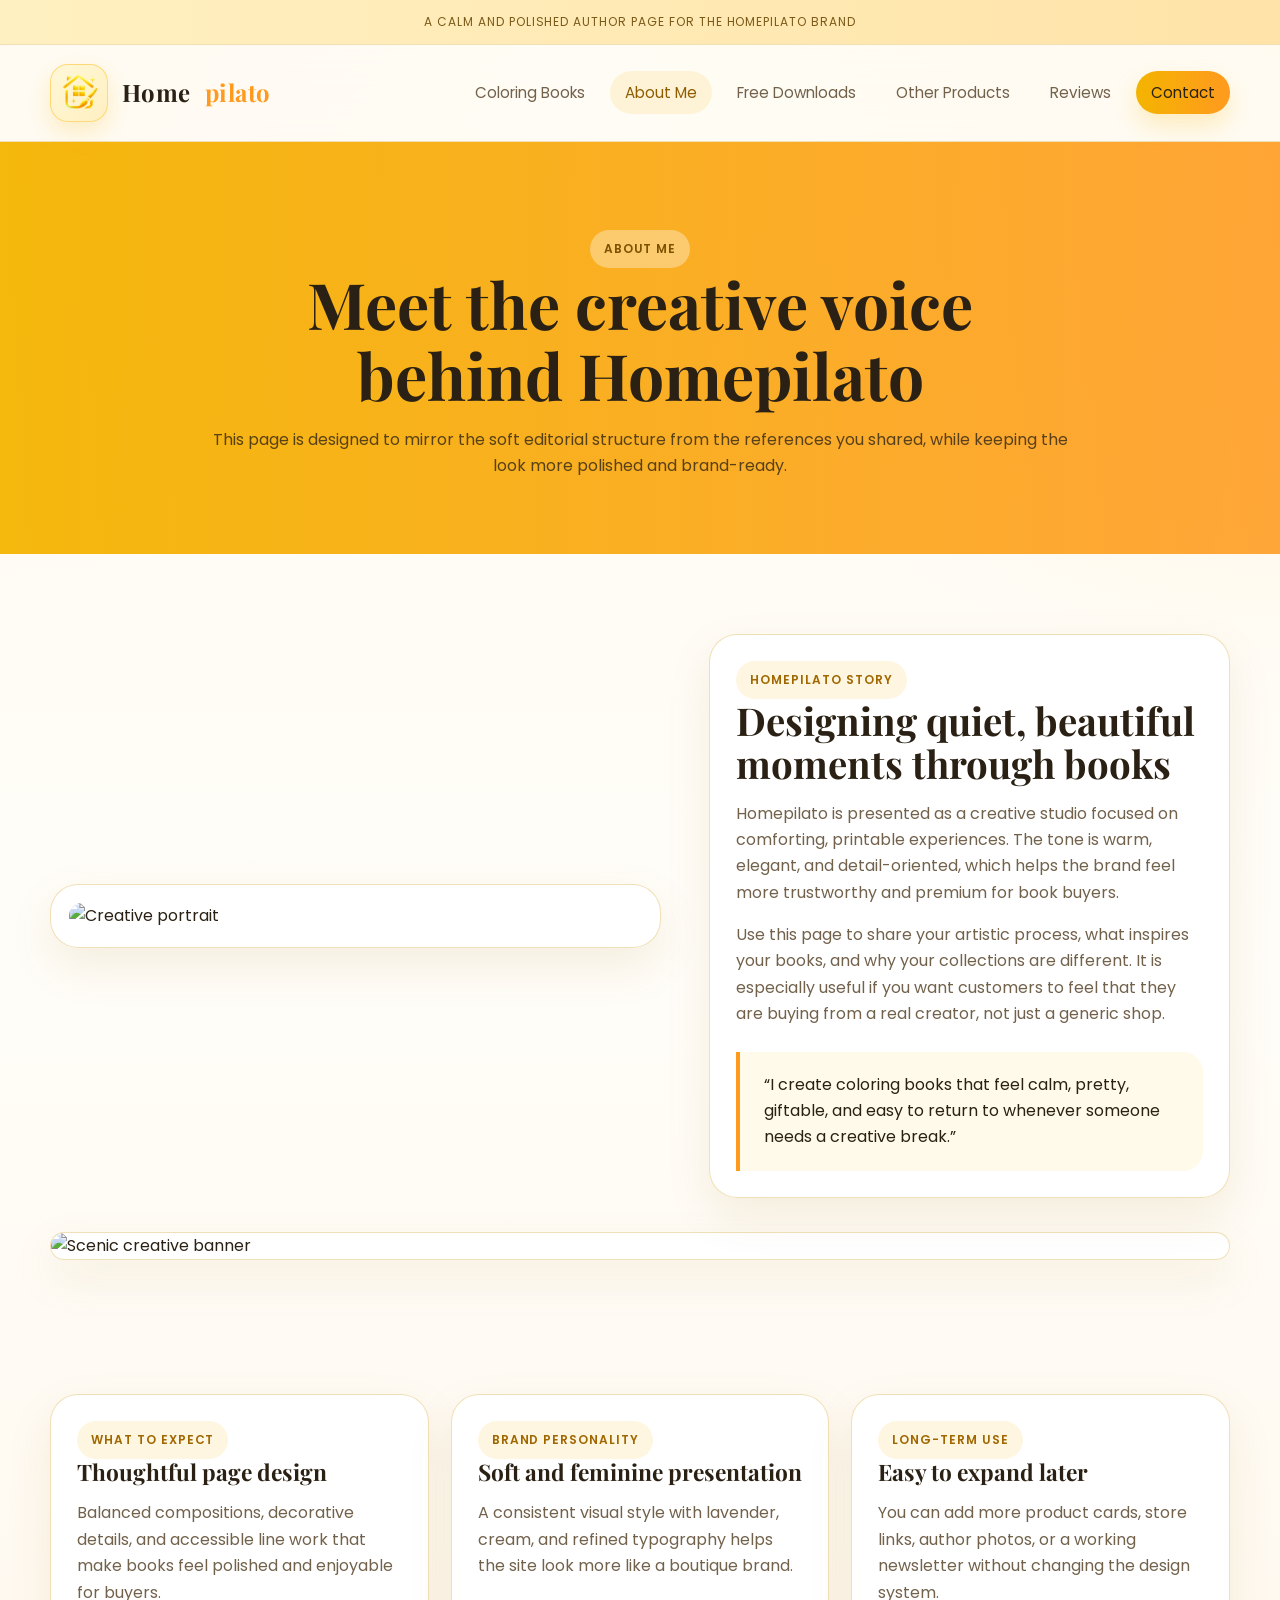
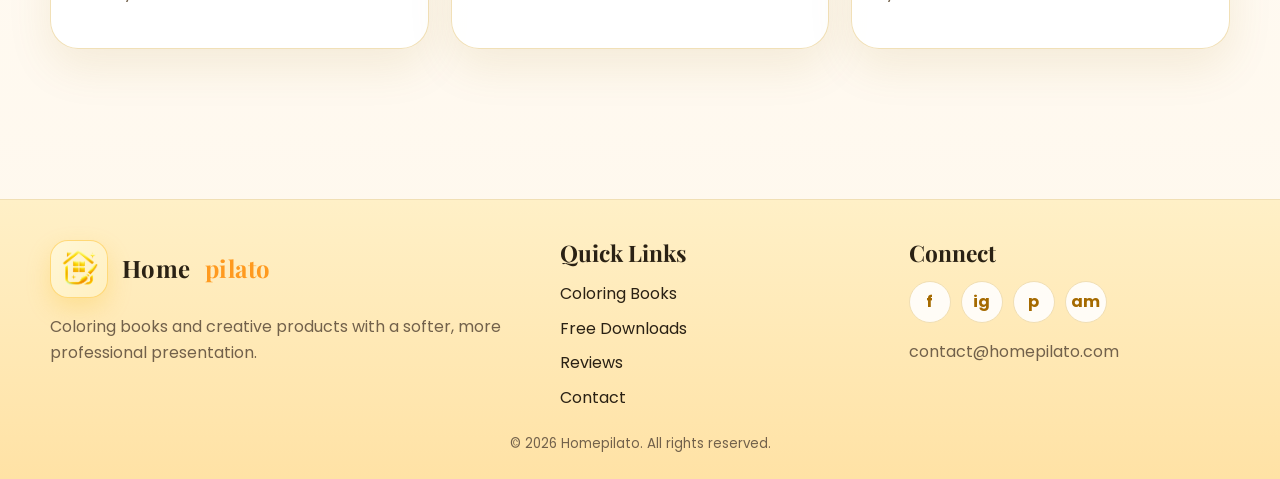
==== scrouce-web/about.html @ b9b75bc0 "Add files via upload" ====
<!DOCTYPE html>
<html lang="en">
<head>
  <meta charset="UTF-8">
  <meta name="viewport" content="width=device-width, initial-scale=1.0">
  <title>Homepilato | About Me</title>
  <link rel="preconnect" href="https://fonts.googleapis.com">
  <link rel="preconnect" href="https://fonts.gstatic.com" crossorigin>
  <link href="https://fonts.googleapis.com/css2?family=Playfair+Display:wght@600;700&family=Poppins:wght@300;400;500;600;700&display=swap" rel="stylesheet">
  <link rel="stylesheet" href="style.css">
</head>
<body>
  <div class="topbar">A calm and polished author page for the Homepilato brand</div>
  <nav class="navbar"><div class="container nav-inner"><a href="index.html" class="logo"><div class="logo-badge">Logo</div>Home<span>pilato</span></a><ul class="nav-links"><li><a href="index.html">Coloring Books</a></li><li><a href="about.html" class="active">About Me</a></li><li><a href="downloads.html">Free Downloads</a></li><li><a href="products.html">Other Products</a></li><li><a href="reviews.html">Reviews</a></li><li><a href="contact.html" class="btn-nav">Contact</a></li></ul></div></nav>

  <section class="page-hero">
    <div class="container page-title">
      <div class="eyebrow">About Me</div>
      <h1>Meet the creative voice behind Homepilato</h1>
      <p>This page is designed to mirror the soft editorial structure from the references you shared, while keeping the look more polished and brand-ready.</p>
    </div>
  </section>

  <section class="section">
    <div class="container two-col">
      <div class="hero-card"><img src="https://images.unsplash.com/photo-1494790108377-be9c29b29330?auto=format&fit=crop&w=1200&q=80" alt="Creative portrait"></div>
      <div class="panel page-intro">
        <div class="eyebrow">Homepilato Story</div>
        <h2>Designing quiet, beautiful moments through books</h2>
        <p>Homepilato is presented as a creative studio focused on comforting, printable experiences. The tone is warm, elegant, and detail-oriented, which helps the brand feel more trustworthy and premium for book buyers.</p>
        <p>Use this page to share your artistic process, what inspires your books, and why your collections are different. It is especially useful if you want customers to feel that they are buying from a real creator, not just a generic shop.</p>
        <div class="quote">“I create coloring books that feel calm, pretty, giftable, and easy to return to whenever someone needs a creative break.”</div>
      </div>
    </div>

    <div class="container" style="margin-top:32px;">
      <div class="feature-banner hero-card"><img src="https://images.unsplash.com/photo-1506744038136-46273834b3fb?auto=format&fit=crop&w=1600&q=80" alt="Scenic creative banner"></div>
    </div>
  </section>

  <section class="section">
    <div class="container grid-3">
      <div class="feature-card">
        <div class="eyebrow">What to expect</div>
        <h3>Thoughtful page design</h3>
        <p>Balanced compositions, decorative details, and accessible line work that make books feel polished and enjoyable for buyers.</p>
      </div>
      <div class="feature-card">
        <div class="eyebrow">Brand Personality</div>
        <h3>Soft and feminine presentation</h3>
        <p>A consistent visual style with lavender, cream, and refined typography helps the site look more like a boutique brand.</p>
      </div>
      <div class="feature-card">
        <div class="eyebrow">Long-term use</div>
        <h3>Easy to expand later</h3>
        <p>You can add more product cards, store links, author photos, or a working newsletter without changing the design system.</p>
      </div>
    </div>
  </section>

  <footer class="footer"><div class="container footer-grid"><div><a href="index.html" class="logo"><div class="logo-badge">Logo</div>Home<span>pilato</span></a><p>Coloring books and creative products with a softer, more professional presentation.</p></div><div><h3>Quick Links</h3><div class="footer-links"><a href="index.html">Coloring Books</a><a href="downloads.html">Free Downloads</a><a href="reviews.html">Reviews</a><a href="contact.html">Contact</a></div></div><div><h3>Connect</h3><div class="socials"><a href="#">f</a><a href="#">ig</a><a href="#">p</a><a href="#">am</a></div><p>contact@homepilato.com</p></div></div><div class="container"><small>© 2026 Homepilato. All rights reserved.</small></div></footer>
</body>
</html>
---- scrouce-web/style.css ----
:root {
  --bg: #fffaf0;
  --bg-2: #fff3d6;
  --surface: rgba(255,255,255,0.94);
  --surface-soft: #fff0bf;
  --primary: #f4b400;
  --primary-2: #ff9a1f;
  --primary-3: #ffd766;
  --accent: #ffcf48;
  --text: #2a2114;
  --muted: #72614b;
  --border: #f1dfb4;
  --shadow: 0 18px 45px rgba(152, 103, 11, 0.10);
  --shadow-strong: 0 20px 50px rgba(152, 103, 11, 0.16);
  --radius-lg: 28px;
  --radius-md: 20px;
  --radius-sm: 14px;
  --container: 1180px;
}

* { box-sizing: border-box; }
html { scroll-behavior: smooth; }
body {
  margin: 0;
  font-family: 'Poppins', sans-serif;
  color: var(--text);
  background:
    radial-gradient(circle at top right, rgba(255, 204, 69, .16), transparent 28%),
    radial-gradient(circle at top left, rgba(255, 154, 31, .08), transparent 24%),
    linear-gradient(180deg, #fffaf1 0%, #fffdf8 46%, #fff7eb 100%);
  line-height: 1.65;
}
img { max-width: 100%; display: block; }
a { color: inherit; text-decoration: none; }

.container {
  width: min(calc(100% - 32px), var(--container));
  margin: 0 auto;
}

.topbar {
  background: linear-gradient(90deg, #fff0c1, #ffe3a8);
  color: #7c5b1a;
  font-size: 12px;
  text-align: center;
  padding: 12px 14px;
  letter-spacing: .08em;
  text-transform: uppercase;
  border-bottom: 1px solid rgba(241,223,180,.9);
}

.navbar {
  position: sticky;
  top: 0;
  z-index: 20;
  backdrop-filter: blur(16px);
  background: rgba(255, 252, 245, 0.88);
  border-bottom: 1px solid rgba(241,223,180,.92);
}

.nav-inner {
  min-height: 96px;
  display: flex;
  align-items: center;
  justify-content: space-between;
  gap: 24px;
}

.logo {
  display: flex;
  align-items: center;
  gap: 14px;
  font-family: 'Playfair Display', serif;
  font-size: 1.5rem;
  font-weight: 700;
  letter-spacing: .02em;
}
.logo-badge {
  width: 58px;
  height: 58px;
  border-radius: 18px;
  background: url('logo.png') center/contain no-repeat, linear-gradient(135deg, #fff7d7, #fff0c1);
  border: 1px solid rgba(255, 203, 76, .65);
  box-shadow: 0 10px 24px rgba(244, 180, 0, .22);
  color: transparent;
  font-size: 0;
  flex: 0 0 auto;
}
.logo span {
  color: var(--primary-2);
}

.nav-links {
  list-style: none;
  display: flex;
  align-items: center;
  gap: 10px;
  padding: 0;
  margin: 0;
  flex-wrap: wrap;
  justify-content: flex-end;
}
.nav-links a {
  padding: 11px 15px;
  font-size: 0.95rem;
  border-radius: 999px;
  color: var(--muted);
  transition: transform .22s ease, background-color .22s ease, color .22s ease, box-shadow .22s ease;
}
.nav-links a:hover,
.nav-links a.active {
  background: rgba(244,180,0,.12);
  color: #8f5d00;
  transform: translateY(-1px);
}
.nav-links .btn-nav {
  background: linear-gradient(90deg, var(--primary), var(--primary-2));
  color: #2a2114;
  box-shadow: 0 12px 24px rgba(244,180,0,.22);
}
.nav-links .btn-nav:hover,
.nav-links .btn-nav.active {
  background: linear-gradient(90deg, #ffce2f, #ffab36);
  color: #24180d;
}

.hero,
.page-hero {
  padding: 88px 0 58px;
}

.hero-grid,
.two-col {
  display: grid;
  grid-template-columns: 1.08fr .92fr;
  gap: 48px;
  align-items: center;
}

.eyebrow {
  display: inline-flex;
  align-items: center;
  gap: 10px;
  padding: 9px 14px;
  border-radius: 999px;
  background: rgba(244,180,0,.12);
  color: #a06700;
  font-size: 12px;
  text-transform: uppercase;
  letter-spacing: .08em;
  font-weight: 600;
}

h1, h2, h3, h4 {
  font-family: 'Playfair Display', serif;
  line-height: 1.12;
  margin: 0 0 16px;
}
h1 { font-size: clamp(2.5rem, 5vw, 4.7rem); }
h2 { font-size: clamp(1.9rem, 3vw, 2.8rem); }
h3 { font-size: 1.42rem; }

.lead {
  font-size: 1.08rem;
  color: var(--muted);
  max-width: 650px;
}

.hero-actions,
.inline-actions {
  display: flex;
  gap: 14px;
  flex-wrap: wrap;
  margin-top: 30px;
}

.btn,
.btn-primary,
.btn-secondary {
  display: inline-flex;
  align-items: center;
  justify-content: center;
  gap: 8px;
  padding: 14px 22px;
  border-radius: 999px;
  font-weight: 600;
  transition: transform .22s ease, box-shadow .22s ease, border-color .22s ease, background .22s ease;
  border: 1px solid transparent;
}
.btn-primary {
  color: #2a2114;
  background: linear-gradient(90deg, var(--primary), var(--primary-2));
  box-shadow: 0 16px 30px rgba(244,180,0,.24);
}
.btn-secondary,
.btn {
  border-color: var(--border);
  background: rgba(255,255,255,.85);
  color: var(--text);
}
.btn-primary:hover,
.btn-secondary:hover,
.btn:hover {
  transform: translateY(-3px);
  box-shadow: var(--shadow);
}


.btn.disabled {
  opacity: .6;
  pointer-events: none;
  cursor: not-allowed;
  background: #f7f2e2;
  border-color: #eadfbe;
  color: #8f8571;
  box-shadow: none;
}

.hero-card,
.feature-card,
.form-card,
.panel,
.review-card,
.product-row,
.contact-card,
.book-card {
  background: var(--surface);
  border: 1px solid rgba(241,223,180,.95);
  box-shadow: var(--shadow);
  border-radius: var(--radius-lg);
  transition: transform .24s ease, box-shadow .24s ease, border-color .24s ease;
}
.hero-card:hover,
.feature-card:hover,
.form-card:hover,
.panel:hover,
.review-card:hover,
.product-row:hover,
.contact-card:hover,
.book-card:hover {
  transform: translateY(-6px);
  box-shadow: var(--shadow-strong);
  border-color: rgba(244,180,0,.45);
}

.hero-card {
  padding: 18px;
}
.hero-card img,
.rounded-img {
  width: 100%;
  border-radius: calc(var(--radius-lg) - 8px);
  object-fit: cover;
}

.metrics {
  display: grid;
  grid-template-columns: repeat(3, minmax(0, 1fr));
  gap: 18px;
  margin-top: 32px;
}
.metric {
  padding: 20px;
  border-radius: var(--radius-md);
  background: rgba(255,255,255,.80);
  border: 1px solid var(--border);
  box-shadow: 0 12px 30px rgba(152,103,11,.06);
}
.metric strong {
  display: block;
  font-size: 1.6rem;
  color: #c07b00;
}
.metric span { color: var(--muted); font-size: .95rem; }

.section {
  padding: 42px 0 92px;
}
.section-head {
  text-align: center;
  max-width: 780px;
  margin: 0 auto 40px;
}
.section-head p { color: var(--muted); margin: 0; }


.section-tight {
  padding-top: 18px;
}

.section-head.align-left {
  text-align: left;
  margin: 0 0 24px;
  max-width: none;
}

.mini-covers {
  display: grid;
  grid-template-columns: repeat(6, minmax(0, 1fr));
  gap: 16px;
}

.mini-cover-card {
  background: rgba(255,255,255,.86);
  border: 1px solid var(--border);
  border-radius: var(--radius-sm);
  padding: 10px;
  box-shadow: 0 8px 20px rgba(152,103,11,.08);
}

.mini-cover-card img {
  width: 100%;
  aspect-ratio: 4 / 5;
  object-fit: cover;
  border-radius: 10px;
}

.mini-cover-card h3 {
  font-family: 'Poppins', sans-serif;
  font-size: .86rem;
  margin: 10px 0 2px;
  line-height: 1.35;
}

.book-grid,
.grid-3,
.review-grid,
.contact-grid {
  display: grid;
  gap: 22px;
}
.book-grid { grid-template-columns: repeat(3, minmax(0, 1fr)); }
.grid-3 { grid-template-columns: repeat(3, minmax(0, 1fr)); }
.review-grid { grid-template-columns: repeat(3, minmax(0, 1fr)); }
.contact-grid { grid-template-columns: 1fr 1.1fr; align-items: start; }

.book-card {
  overflow: hidden;
}
.book-cover {
  aspect-ratio: 4 / 5;
  object-fit: cover;
}
.book-content,
.panel,
.review-card,
.contact-card,
.form-card,
.feature-card,
.product-row {
  padding: 26px;
}
.book-content p,
.panel p,
.review-card p,
.contact-card p,
.feature-card p,
.product-copy p,
.muted,
.page-intro p,
.list li,
.footer p {
  color: var(--muted);
}
.price-row {
  display: flex;
  justify-content: flex-end;
  align-items: center;
  gap: 12px;
  margin-top: 20px;
}
.price { display: none; }
.tag {
  display: inline-block;
  padding: 7px 12px;
  border-radius: 999px;
  background: linear-gradient(90deg, #fff5cf, #ffeab0);
  color: #996100;
  font-size: .82rem;
  font-weight: 600;
  margin-bottom: 12px;
  border: 1px solid rgba(244,180,0,.2);
}

.feature-banner {
  margin-top: 34px;
  padding: 0;
  overflow: hidden;
}
.feature-banner img {
  width: 100%;
  max-height: 330px;
  object-fit: cover;
}

.product-list {
  display: grid;
  gap: 24px;
}
.product-row {
  display: grid;
  grid-template-columns: 300px 1fr;
  gap: 26px;
  align-items: center;
}
.product-row img {
  width: 100%;
  aspect-ratio: 4 / 5;
  object-fit: cover;
  border-radius: var(--radius-md);
}

.list {
  margin: 0;
  padding-left: 20px;
}
.list li { margin-bottom: 10px; }

.quote {
  padding: 20px 24px;
  border-left: 4px solid var(--primary-2);
  background: rgba(255, 209, 77, .12);
  border-radius: 0 var(--radius-md) var(--radius-md) 0;
  margin-top: 24px;
}

.review-card .stars,
.stars {
  color: #d88a00;
  letter-spacing: .1em;
  font-size: 1rem;
  margin-bottom: 12px;
}
.author {
  display: block;
  margin-top: 14px;
  font-weight: 600;
  color: var(--text);
}

.newsletter {
  margin-top: 40px;
}
.form-card {
  max-width: 780px;
  margin: 0 auto;
  text-align: center;
}
.form-grid {
  display: grid;
  grid-template-columns: repeat(2, minmax(0, 1fr));
  gap: 14px;
  margin-top: 24px;
}
.form-grid .full { grid-column: 1 / -1; }
input, textarea, select {
  width: 100%;
  padding: 15px 16px;
  border-radius: 14px;
  border: 1px solid var(--border);
  background: #fffdf7;
  font: inherit;
  color: var(--text);
  transition: border-color .2s ease, box-shadow .2s ease, transform .2s ease;
}
input:focus, textarea:focus, select:focus {
  outline: none;
  border-color: rgba(244,180,0,.7);
  box-shadow: 0 0 0 4px rgba(244,180,0,.14);
}
textarea { min-height: 140px; resize: vertical; }
label {
  display: block;
  margin-bottom: 8px;
  font-weight: 600;
}
.form-note {
  font-size: .9rem;
  color: var(--muted);
  margin-top: 14px;
}

.contact-list {
  display: grid;
  gap: 16px;
  margin-top: 20px;
}
.contact-item {
  padding: 16px 18px;
  border-radius: var(--radius-md);
  background: rgba(255, 213, 92, .10);
  border: 1px solid rgba(255, 203, 76, .22);
}
.contact-item strong {
  display: block;
  margin-bottom: 6px;
}

.footer {
  margin-top: 58px;
  padding: 40px 0 24px;
  background: linear-gradient(180deg, #fff0c7 0%, #ffe2a5 100%);
  border-top: 1px solid var(--border);
}
.footer-grid {
  display: grid;
  grid-template-columns: 1.2fr .8fr .8fr;
  gap: 28px;
  align-items: start;
}
.footer-links {
  display: grid;
  gap: 8px;
}
.footer small {
  display: block;
  margin-top: 22px;
  color: var(--muted);
  text-align: center;
}
.socials {
  display: flex;
  gap: 10px;
  flex-wrap: wrap;
}
.socials a {
  width: 42px;
  height: 42px;
  border-radius: 50%;
  display: grid;
  place-items: center;
  background: rgba(255,255,255,.88);
  border: 1px solid var(--border);
  color: #a56a00;
  font-weight: 700;
  transition: transform .2s ease, box-shadow .2s ease;
}
.socials a:hover {
  transform: translateY(-3px);
  box-shadow: 0 10px 20px rgba(152,103,11,.12);
}

.page-hero {
  background: linear-gradient(90deg, rgba(244,180,0,.95), rgba(255,154,31,.88));
  color: #2a2114;
  margin-bottom: 38px;
}
.page-hero p { color: rgba(42,33,20,.78); }
.page-title { text-align: center; max-width: 860px; }
.page-title .eyebrow {
  background: rgba(255,255,255,.34);
  color: #7c5100;
}

@media (max-width: 980px) {
  .hero-grid,
  .two-col,
  .contact-grid,
  .product-row,
  .footer-grid,
  .book-grid,
  .grid-3,
  .review-grid,
  .form-grid {
    grid-template-columns: 1fr;
  }
  .mini-covers { grid-template-columns: repeat(2, minmax(0, 1fr)); }
  .nav-inner { padding: 16px 0; align-items: flex-start; }
  .navbar { position: static; }
  .nav-inner, .nav-links { flex-direction: column; }
  .nav-links { align-items: flex-start; width: 100%; }
  .metrics { grid-template-columns: 1fr; }
  .hero, .page-hero { padding-top: 48px; }
  .section { padding: 34px 0 78px; }
}
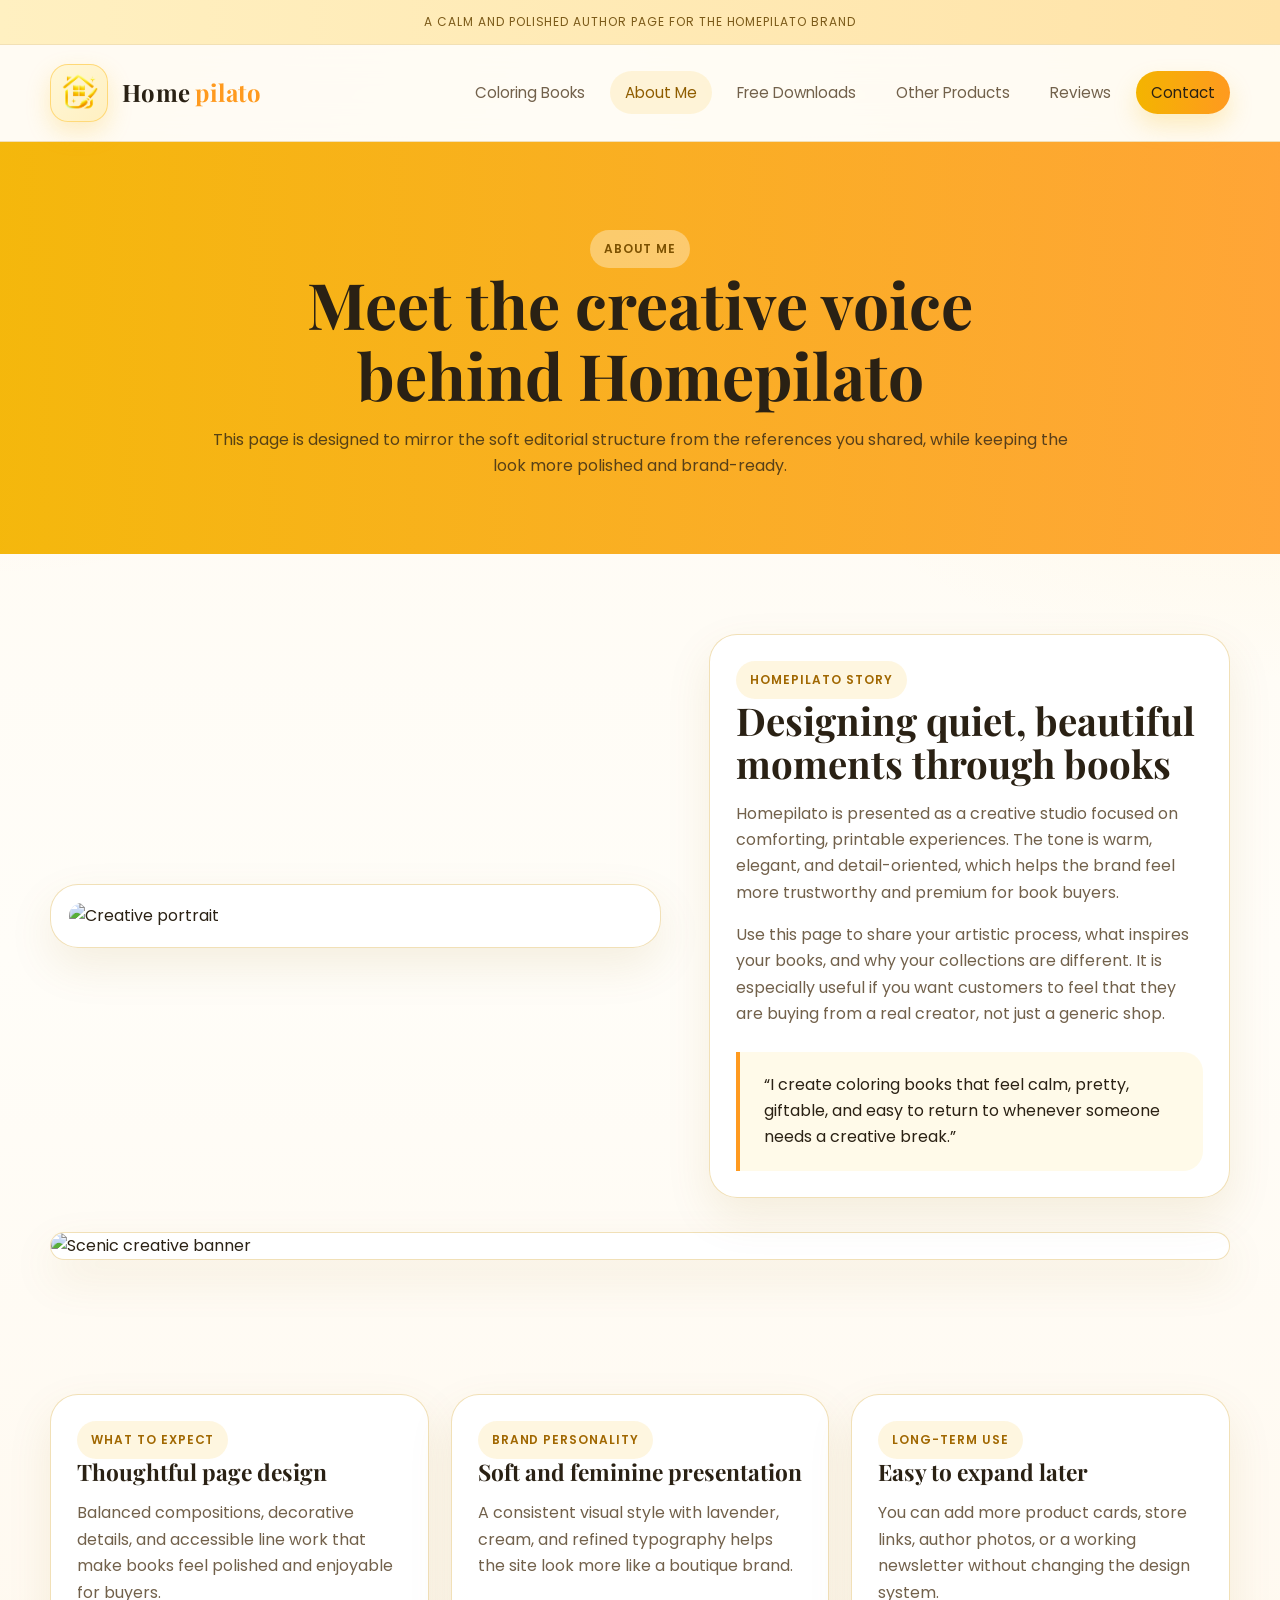
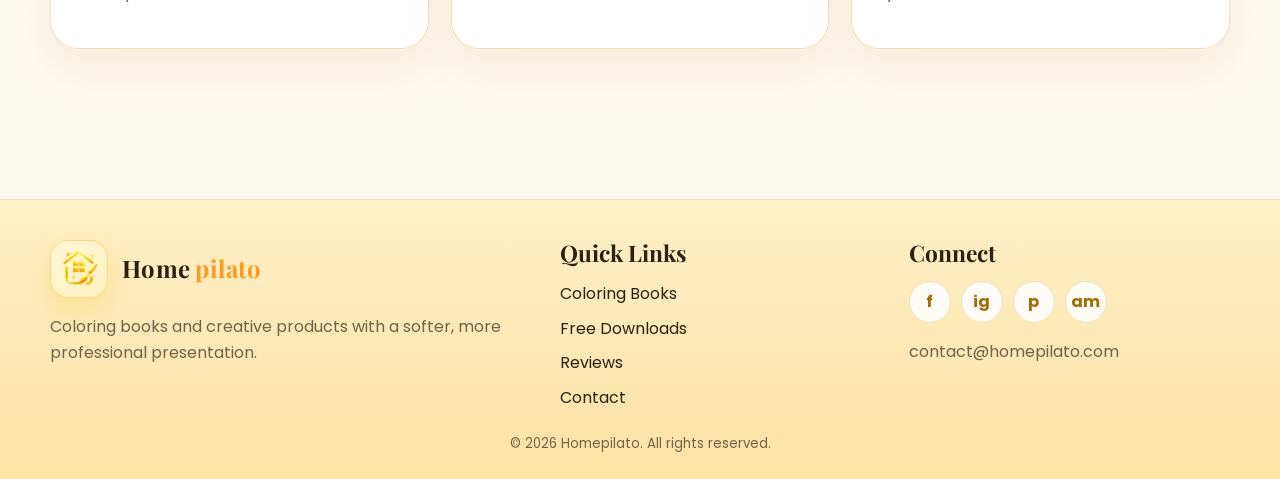
==== commit b2a04889: "Tighten spacing in Homepilato logo wordmark" ====
--- a/scrouce-web/about.html
+++ b/scrouce-web/about.html
@@ -11,7 +11,7 @@
 </head>
 <body>
   <div class="topbar">A calm and polished author page for the Homepilato brand</div>
-  <nav class="navbar"><div class="container nav-inner"><a href="index.html" class="logo"><div class="logo-badge">Logo</div>Home<span>pilato</span></a><ul class="nav-links"><li><a href="index.html">Coloring Books</a></li><li><a href="about.html" class="active">About Me</a></li><li><a href="downloads.html">Free Downloads</a></li><li><a href="products.html">Other Products</a></li><li><a href="reviews.html">Reviews</a></li><li><a href="contact.html" class="btn-nav">Contact</a></li></ul></div></nav>
+  <nav class="navbar"><div class="container nav-inner"><a href="index.html" class="logo"><div class="logo-badge">Logo</div><span class="logo-wordmark">Home<span>pilato</span></span></a><ul class="nav-links"><li><a href="index.html">Coloring Books</a></li><li><a href="about.html" class="active">About Me</a></li><li><a href="downloads.html">Free Downloads</a></li><li><a href="products.html">Other Products</a></li><li><a href="reviews.html">Reviews</a></li><li><a href="contact.html" class="btn-nav">Contact</a></li></ul></div></nav>
 
   <section class="page-hero">
     <div class="container page-title">
@@ -58,6 +58,6 @@
     </div>
   </section>
 
-  <footer class="footer"><div class="container footer-grid"><div><a href="index.html" class="logo"><div class="logo-badge">Logo</div>Home<span>pilato</span></a><p>Coloring books and creative products with a softer, more professional presentation.</p></div><div><h3>Quick Links</h3><div class="footer-links"><a href="index.html">Coloring Books</a><a href="downloads.html">Free Downloads</a><a href="reviews.html">Reviews</a><a href="contact.html">Contact</a></div></div><div><h3>Connect</h3><div class="socials"><a href="#">f</a><a href="#">ig</a><a href="#">p</a><a href="#">am</a></div><p>contact@homepilato.com</p></div></div><div class="container"><small>© 2026 Homepilato. All rights reserved.</small></div></footer>
+  <footer class="footer"><div class="container footer-grid"><div><a href="index.html" class="logo"><div class="logo-badge">Logo</div><span class="logo-wordmark">Home<span>pilato</span></span></a><p>Coloring books and creative products with a softer, more professional presentation.</p></div><div><h3>Quick Links</h3><div class="footer-links"><a href="index.html">Coloring Books</a><a href="downloads.html">Free Downloads</a><a href="reviews.html">Reviews</a><a href="contact.html">Contact</a></div></div><div><h3>Connect</h3><div class="socials"><a href="#">f</a><a href="#">ig</a><a href="#">p</a><a href="#">am</a></div><p>contact@homepilato.com</p></div></div><div class="container"><small>© 2026 Homepilato. All rights reserved.</small></div></footer>
 </body>
 </html>
--- a/scrouce-web/style.css
+++ b/scrouce-web/style.css
@@ -76,6 +76,11 @@
   font-weight: 700;
   letter-spacing: .02em;
 }
+.logo-wordmark {
+  display: inline-flex;
+  align-items: baseline;
+  gap: .18em;
+}
 .logo-badge {
   width: 58px;
   height: 58px;
@@ -87,7 +92,7 @@
   font-size: 0;
   flex: 0 0 auto;
 }
-.logo span {
+.logo .logo-wordmark > span {
   color: var(--primary-2);
 }
 
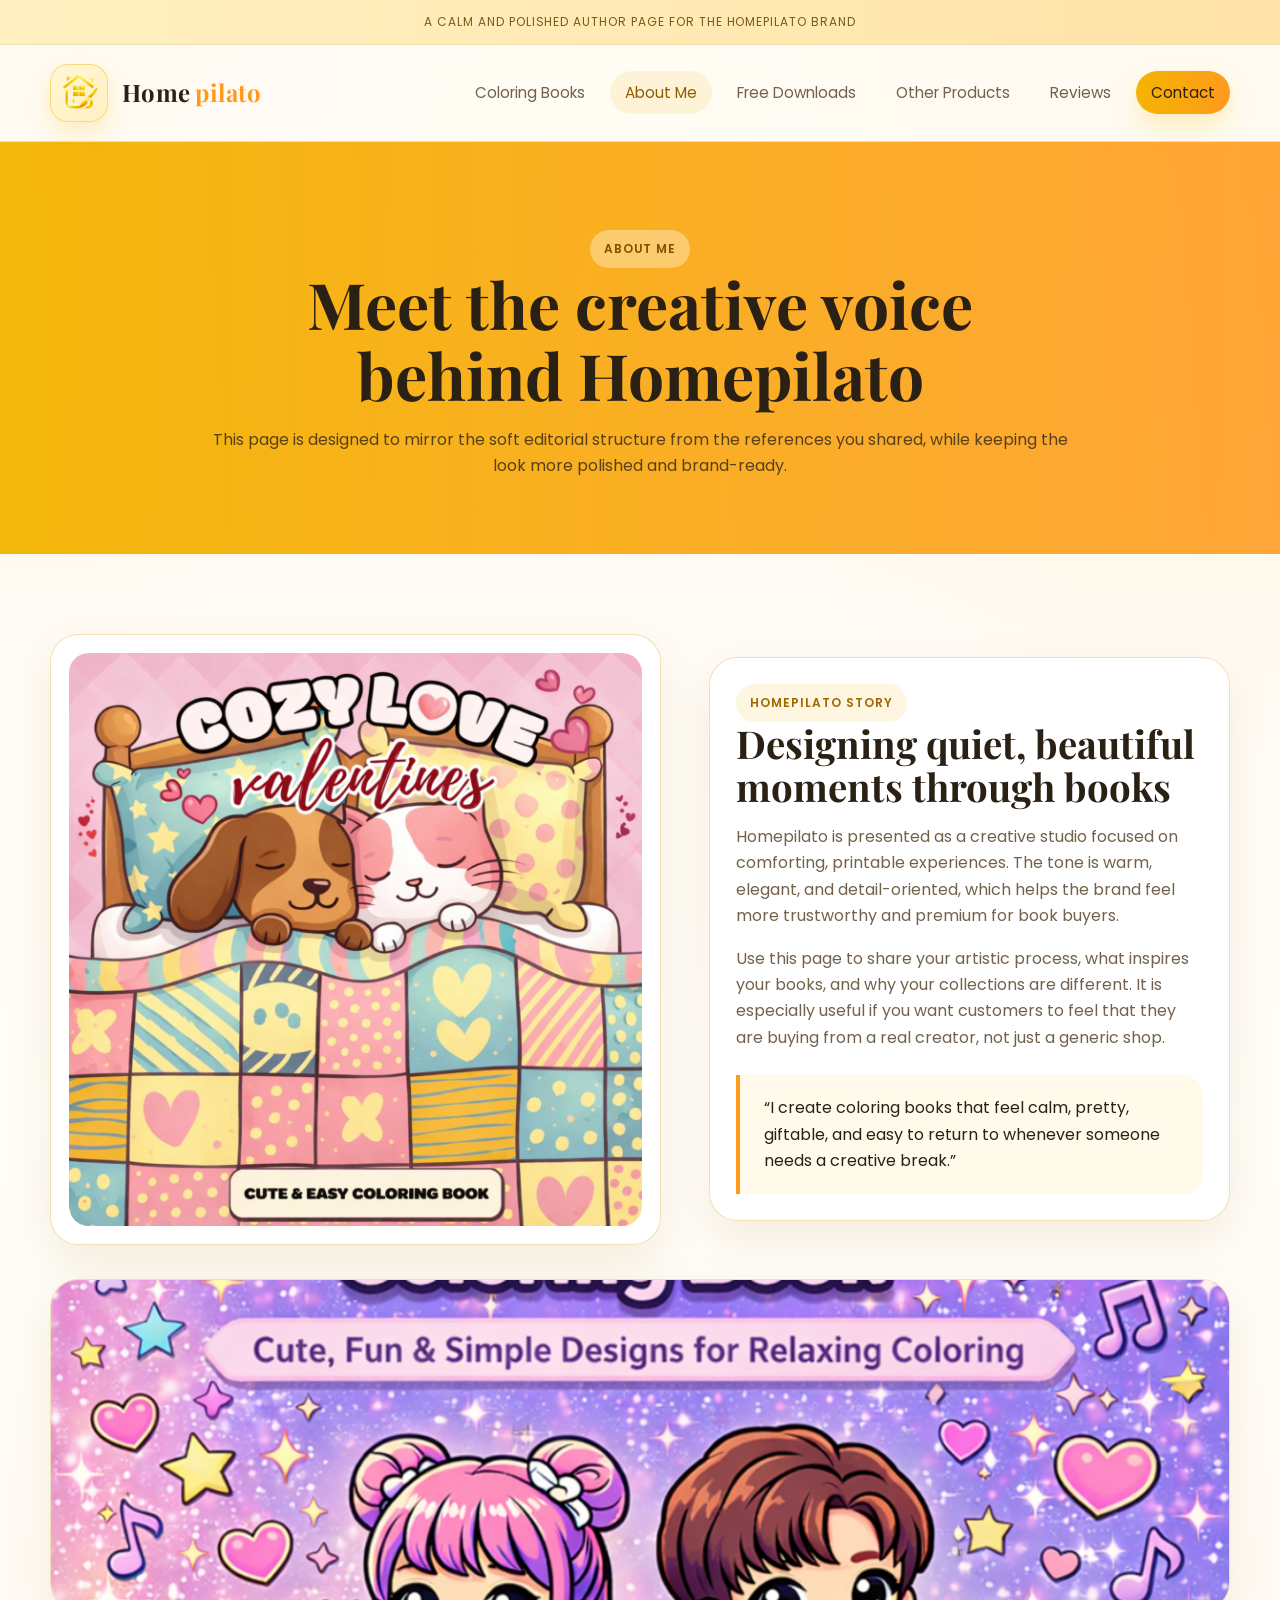
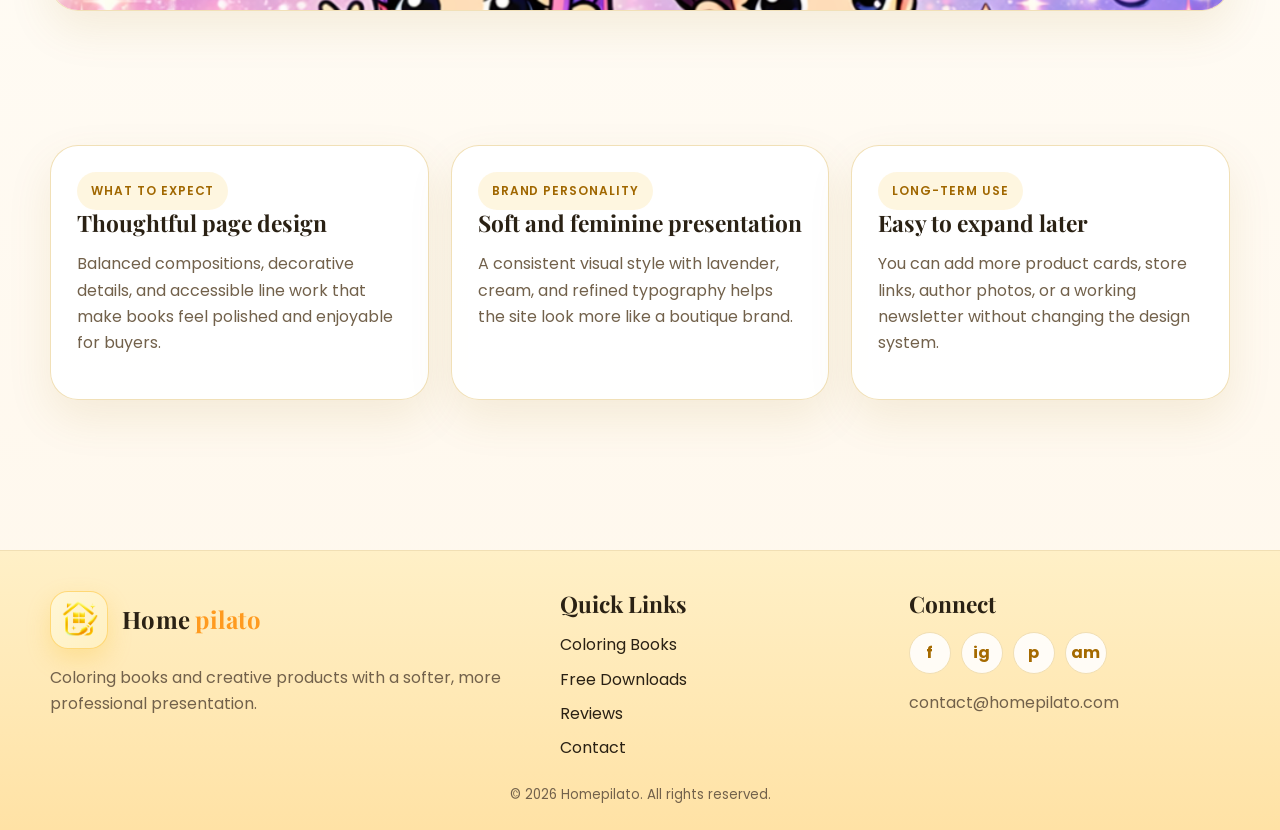
==== commit 20404d00: "Replace off-theme stock images with coloring-book visuals" ====
--- a/scrouce-web/about.html
+++ b/scrouce-web/about.html
@@ -23,7 +23,7 @@
 
   <section class="section">
     <div class="container two-col">
-      <div class="hero-card"><img src="https://images.unsplash.com/photo-1494790108377-be9c29b29330?auto=format&fit=crop&w=1200&q=80" alt="Creative portrait"></div>
+      <div class="hero-card"><img src="bia_cozy_love_valentines_coloring.png" alt="Cozy Love Valentines coloring cover"></div>
       <div class="panel page-intro">
         <div class="eyebrow">Homepilato Story</div>
         <h2>Designing quiet, beautiful moments through books</h2>
@@ -34,7 +34,7 @@
     </div>
 
     <div class="container" style="margin-top:32px;">
-      <div class="feature-banner hero-card"><img src="https://images.unsplash.com/photo-1506744038136-46273834b3fb?auto=format&fit=crop&w=1600&q=80" alt="Scenic creative banner"></div>
+      <div class="feature-banner hero-card"><img src="bia_kpop_bold&easy coloring book.png" alt="K-Pop Bold and Easy coloring cover"></div>
     </div>
   </section>
 
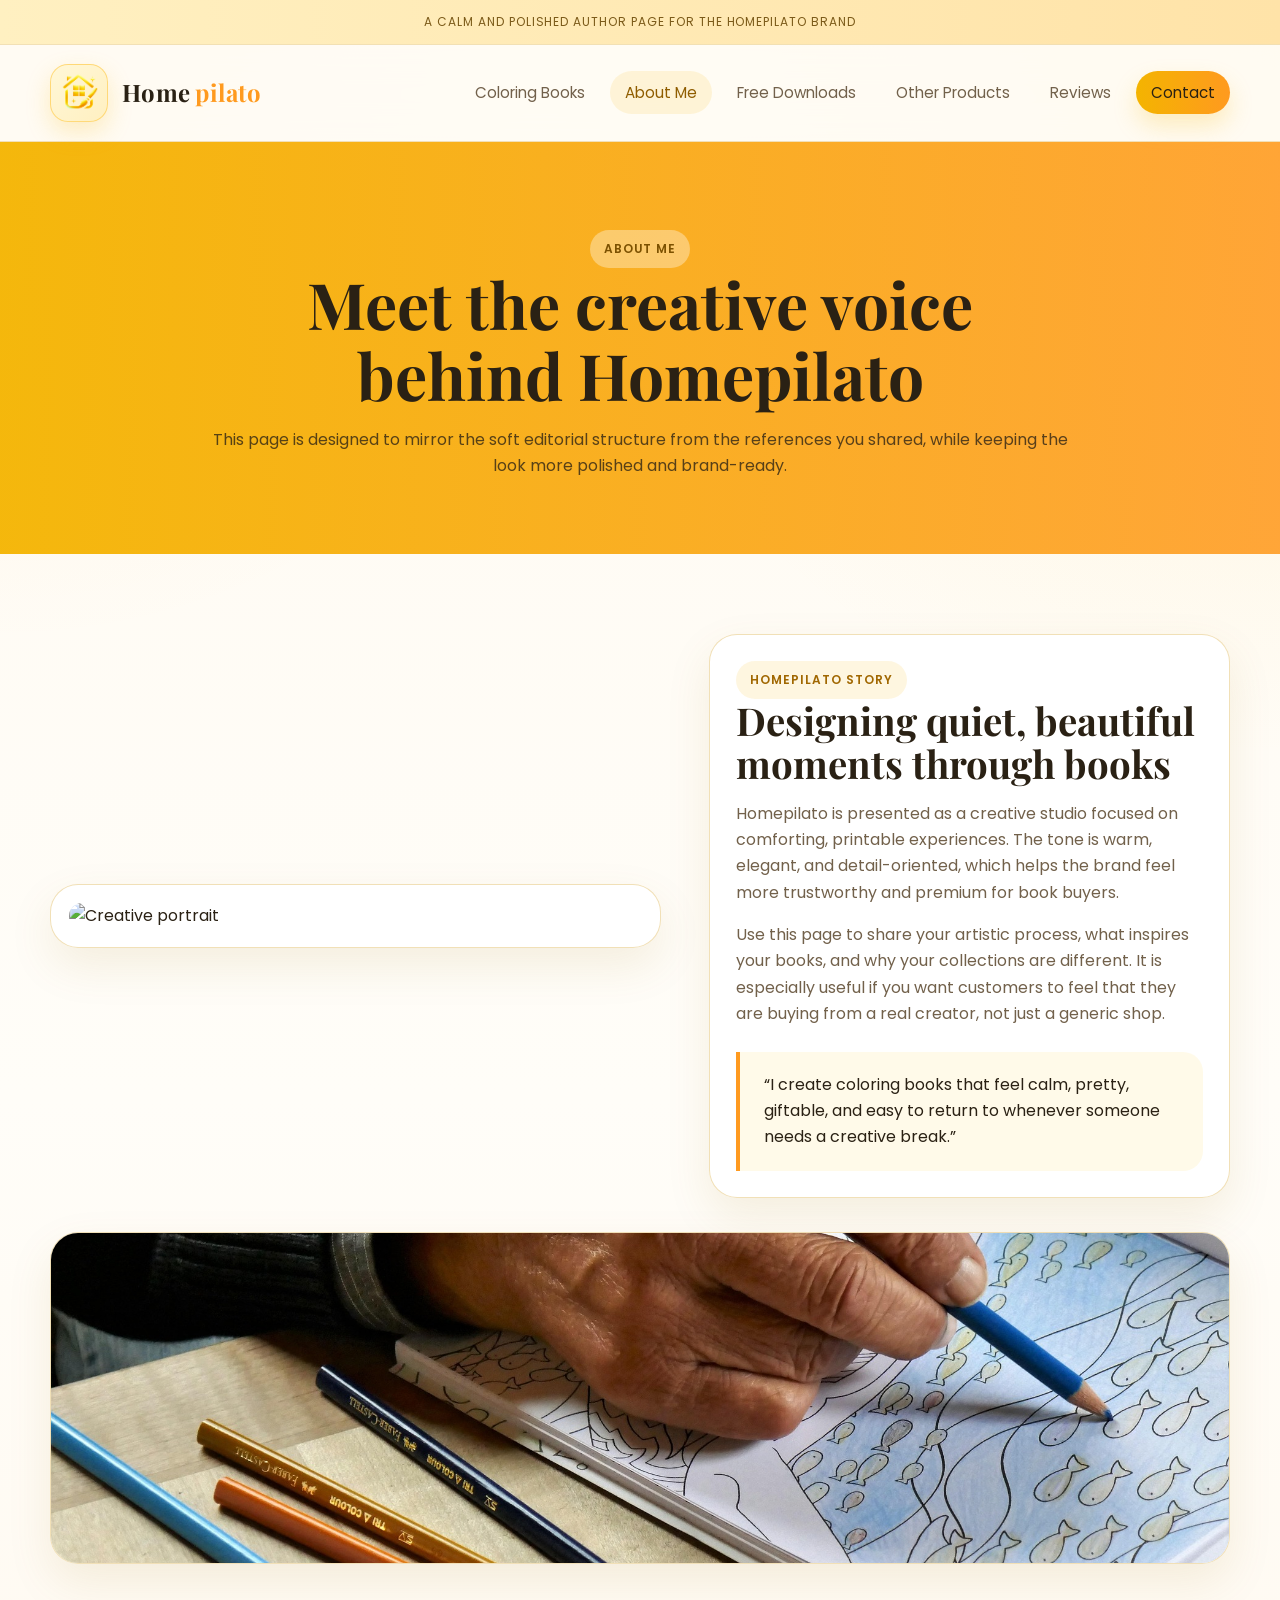
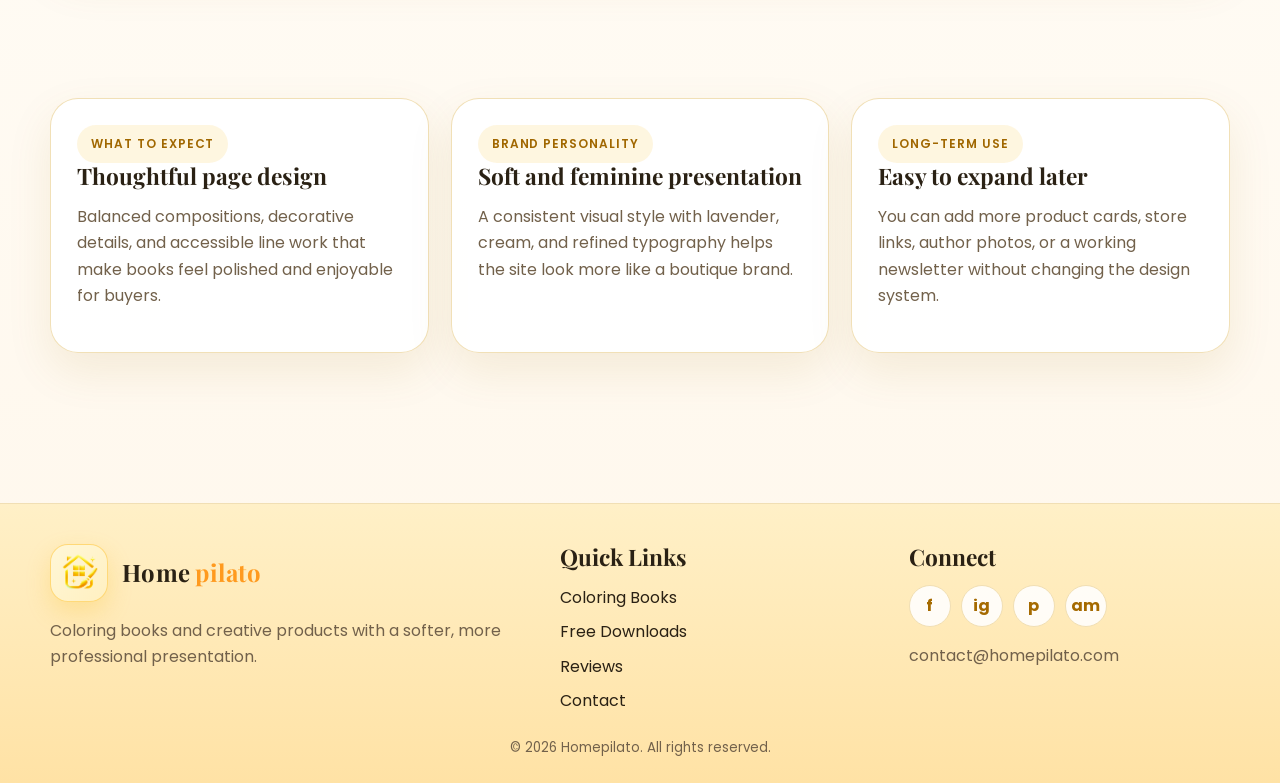
==== commit 70204344: "Replace About page banner image with uploaded roall asset" ====
--- a/scrouce-web/about.html
+++ b/scrouce-web/about.html
@@ -23,7 +23,7 @@
 
   <section class="section">
     <div class="container two-col">
-      <div class="hero-card"><img src="bia_cozy_love_valentines_coloring.png" alt="Cozy Love Valentines coloring cover"></div>
+      <div class="hero-card"><img src="https://images.unsplash.com/photo-1494790108377-be9c29b29330?auto=format&fit=crop&w=1200&q=80" alt="Creative portrait"></div>
       <div class="panel page-intro">
         <div class="eyebrow">Homepilato Story</div>
         <h2>Designing quiet, beautiful moments through books</h2>
@@ -34,7 +34,7 @@
     </div>
 
     <div class="container" style="margin-top:32px;">
-      <div class="feature-banner hero-card"><img src="bia_kpop_bold&easy coloring book.png" alt="K-Pop Bold and Easy coloring cover"></div>
+      <div class="feature-banner hero-card"><img src="roall-to-paint-2759213_1920.jpg" alt="Hand coloring a printed page banner"></div>
     </div>
   </section>
 
